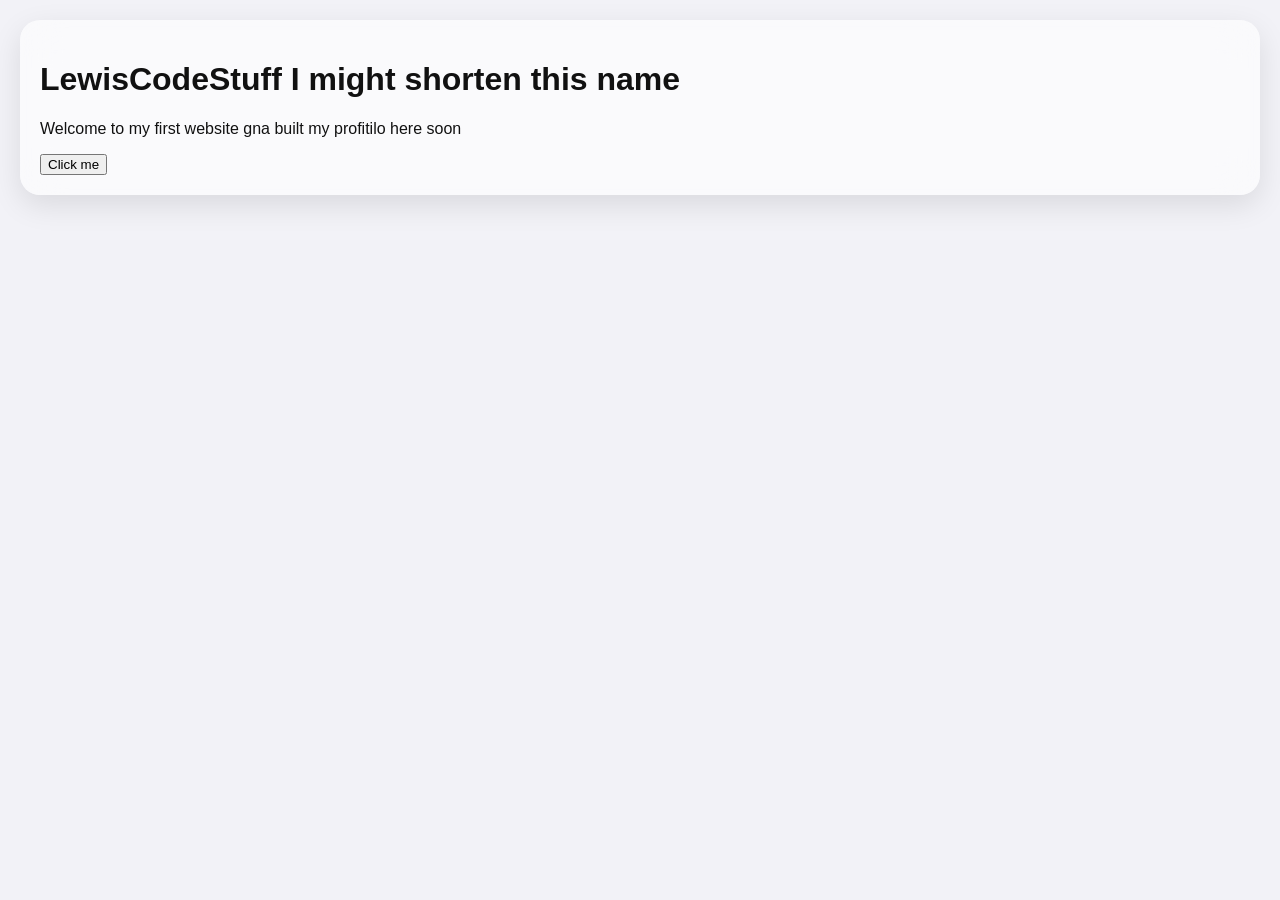
==== index.html @ 84d64c6a "Update index.html" ====
<!DOCTYPE html>
<html lang="en">
<head>
  <meta charset="UTF-8" />
  <meta name="viewport" content="width=device-width, initial-scale=1.0" />
  <title>My Website</title>
  <link rel="stylesheet" href="style.css" />
</head>
<body>

  <div class="card">
    <h1>LewisCodeStuff I might shorten this name</h1>
    <p>Welcome to my first website gna built my profitilo here soon </p>
    <button onclick="sayHi()">Click me</button>
  </div>
<script src="script.js"></script>
</body>
</html>
---- style.css ----
body {
  margin: 0;
  font-family: -apple-system, BlinkMacSystemFont, sans-serif;
  background: #f2f2f7;
  color: #111;
}

.card {
  background: rgba(255,255,255,0.6);
  backdrop-filter: blur(20px);
  border-radius: 20px;
  padding: 20px;
  margin: 20px;
  box-shadow: 0 10px 30px rgba(0,0,0,0.1);
}
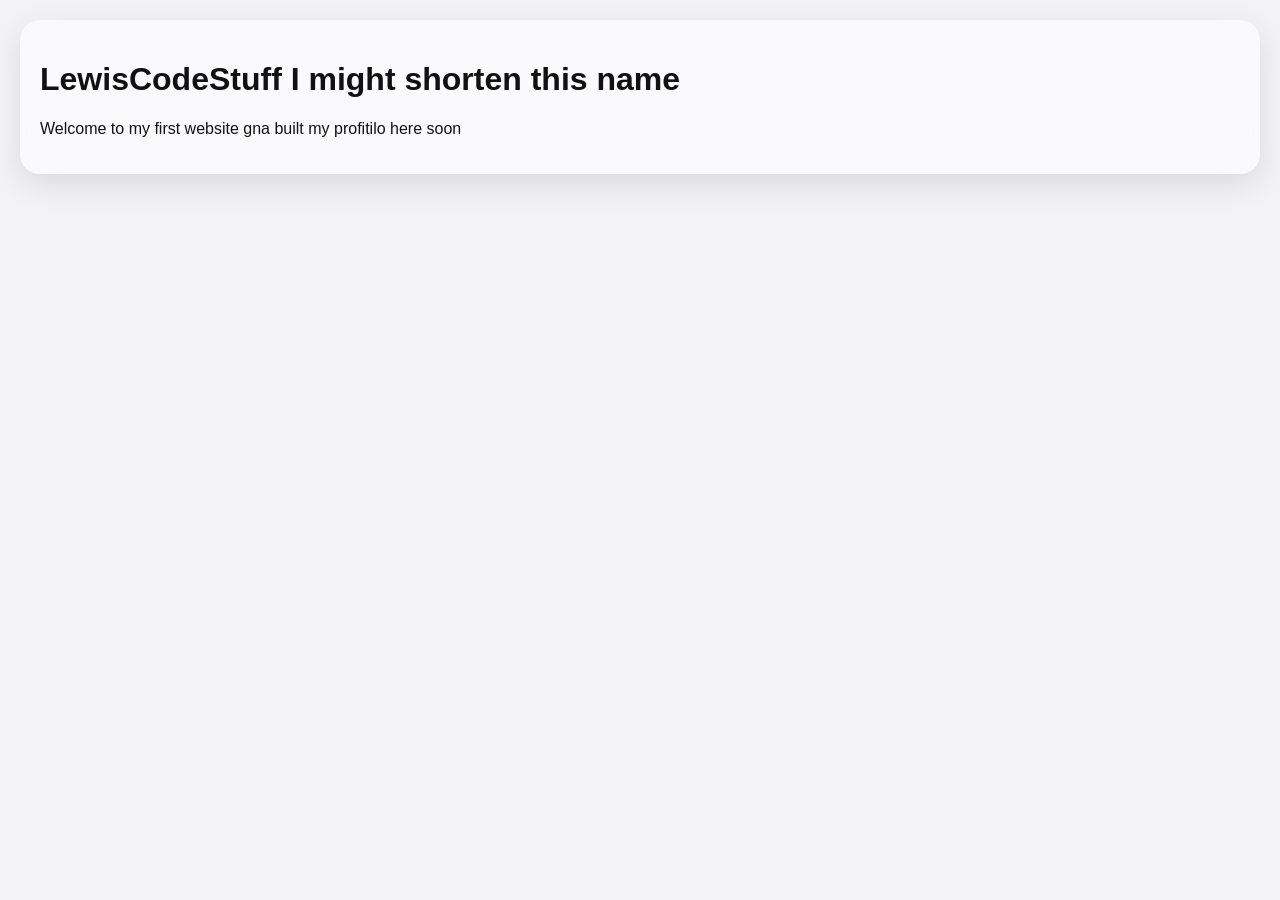
==== commit f9aa20f4: "Update index.html" ====
--- a/index.html
+++ b/index.html
@@ -11,7 +11,6 @@
   <div class="card">
     <h1>LewisCodeStuff I might shorten this name</h1>
     <p>Welcome to my first website gna built my profitilo here soon </p>
-    <button onclick="sayHi()">Click me</button>
   </div>
 <script src="script.js"></script>
 </body>
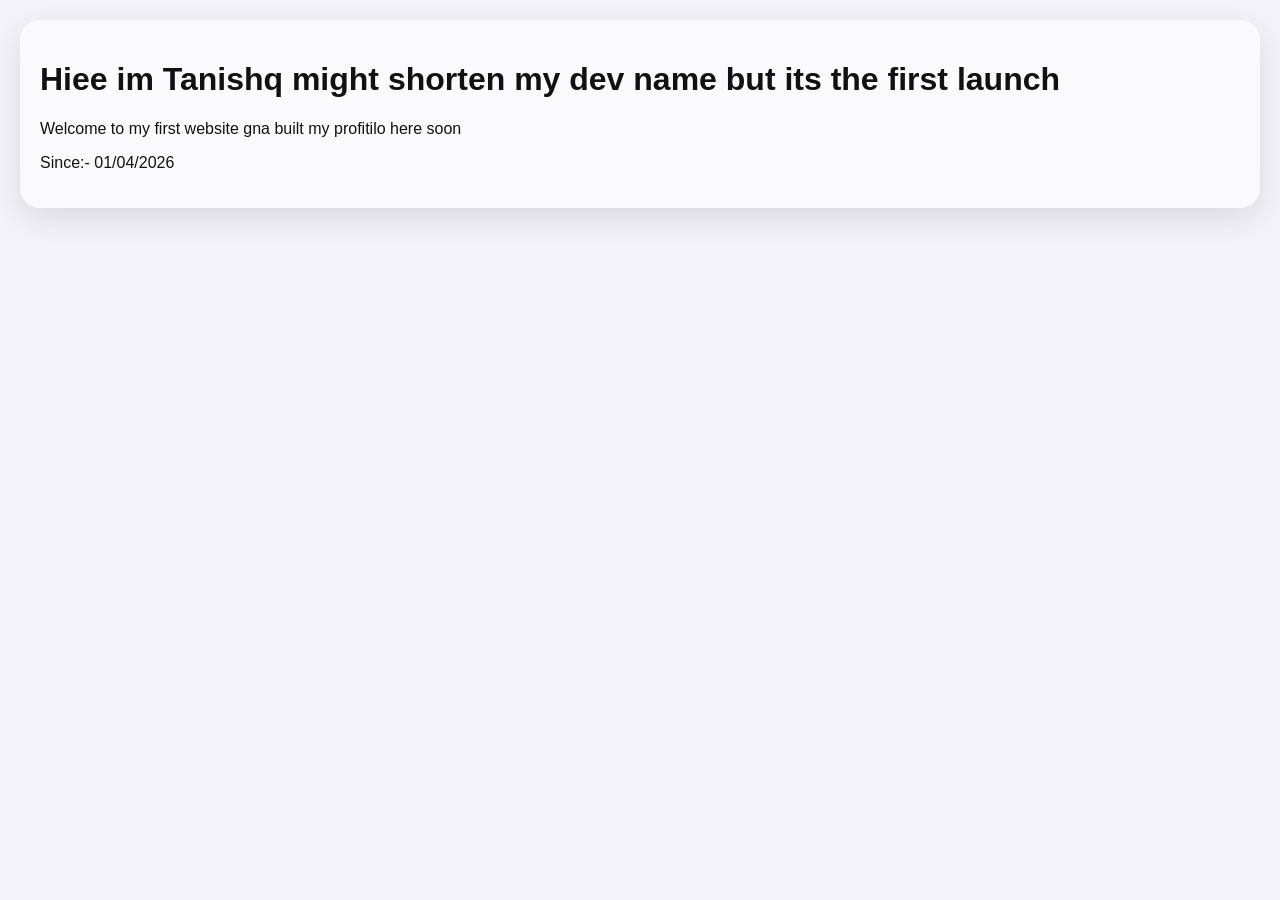
==== commit c8a80fed: "Update index.html" ====
--- a/index.html
+++ b/index.html
@@ -9,8 +9,9 @@
 <body>
 
   <div class="card">
-    <h1>LewisCodeStuff I might shorten this name</h1>
-    <p>Welcome to my first website gna built my profitilo here soon </p>
+    <h1>Hiee im Tanishq might shorten my dev name but its the first launch</h1>
+    <p>Welcome to my first website gna built my profitilo here soon</p>
+    <p>Since:- 01/04/2026</p>
   </div>
 <script src="script.js"></script>
 </body>
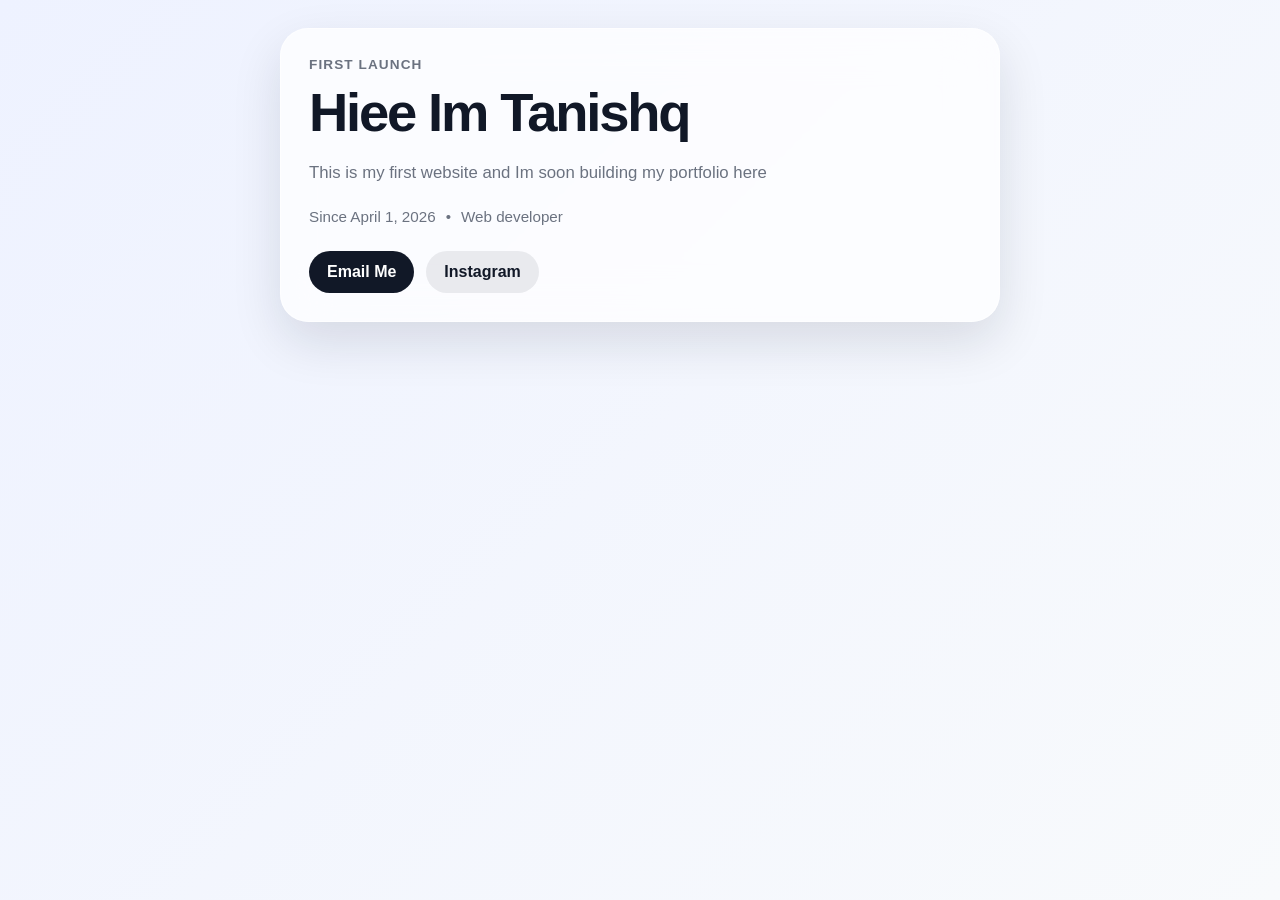
==== commit 002544d5: "Update index.html" ====
--- a/index.html
+++ b/index.html
@@ -3,16 +3,32 @@
 <head>
   <meta charset="UTF-8" />
   <meta name="viewport" content="width=device-width, initial-scale=1.0" />
-  <title>My Website</title>
+  <title>Tanishq's Portfolio</title>
   <link rel="stylesheet" href="style.css" />
 </head>
 <body>
-
-  <div class="card">
-    <h1>Hiee im Tanishq might shorten my dev name but its the first launch</h1>
-    <p>Welcome to my first website gna built my profitilo here soon</p>
-    <p>Since:- 01/04/2026</p>
-  </div>
-<script src="script.js"></script>
+  <main class="page">
+    <section class="card">
+      <p class="eyebrow">First Launch</p>
+      <h1>Hiee Im Tanishq</h1>
+      <p class="subtitle">
+        This is my first website and Im soon building my portfolio here
+      </p>
+      <div class="meta">
+        <span>Since April 1, 2026</span>
+        <span>•</span>
+        <span>Web developer</span>
+      </div>
+      <div class="actions">
+  <a href="mailto:lewiscodestuffs@gmail.com" class="btn primary">Email Me</a>
+  <a href="https://instagram.com/toastwsalmon" 
+   onclick="window.location.href='instagram://user?username=toastwsalmon'" 
+   class="btn secondary">
+   Instagram
+</a>
+</div>
+    </section>
+  </main>
+  <script src="script.js"></script>
 </body>
 </html>
--- a/style.css
+++ b/style.css
@@ -1,15 +1,126 @@
+:root {
+  --bg1: #eef2ff;
+  --bg2: #f8fafc;
+  --text: #111827;
+  --muted: #6b7280;
+  --card: rgba(255, 255, 255, 0.72);
+  --border: rgba(255, 255, 255, 0.6);
+  --shadow: 0 20px 50px rgba(15, 23, 42, 0.12);
+  --primary: #111827;
+  --primaryText: #ffffff;
+}
+
+* {
+  box-sizing: border-box;
+}
+
 body {
   margin: 0;
-  font-family: -apple-system, BlinkMacSystemFont, sans-serif;
-  background: #f2f2f7;
-  color: #111;
+  min-height: 100vh;
+  font-family: -apple-system, BlinkMacSystemFont, "Segoe UI", Roboto, sans-serif;
+  background: linear-gradient(135deg, var(--bg1), var(--bg2));
+  color: var(--text);
+}
+
+.page {
+  min-height: 100vh;
+  display: flex;
+  align-items: flex-start;
+  justify-content: center;
+  padding: 28px 16px;
 }
 
 .card {
-  background: rgba(255,255,255,0.6);
-  backdrop-filter: blur(20px);
-  border-radius: 20px;
-  padding: 20px;
-  margin: 20px;
-  box-shadow: 0 10px 30px rgba(0,0,0,0.1);
+  width: 100%;
+  max-width: 720px;
+  background: var(--card);
+  border: 1px solid var(--border);
+  backdrop-filter: blur(24px);
+  -webkit-backdrop-filter: blur(24px);
+  border-radius: 28px;
+  padding: 28px;
+  box-shadow: var(--shadow);
+  transition: transform 0.25s ease, box-shadow 0.25s ease;
 }
+
+.card:hover {
+  transform: translateY(-2px);
+  box-shadow: 0 24px 60px rgba(15, 23, 42, 0.16);
+}
+
+.eyebrow {
+  margin: 0 0 12px;
+  font-size: 0.85rem;
+  font-weight: 700;
+  letter-spacing: 0.08em;
+  text-transform: uppercase;
+  color: var(--muted);
+}
+
+h1 {
+  margin: 0;
+  font-size: clamp(2rem, 5vw, 3.4rem);
+  line-height: 1.05;
+  letter-spacing: -0.04em;
+}
+
+.subtitle {
+  margin: 18px 0 0;
+  font-size: 1.05rem;
+  line-height: 1.7;
+  color: var(--muted);
+  max-width: 50ch;
+}
+
+.meta {
+  margin-top: 20px;
+  display: flex;
+  flex-wrap: wrap;
+  gap: 10px;
+  color: var(--muted);
+  font-size: 0.95rem;
+}
+
+.actions {
+  margin-top: 26px;
+  display: flex;
+  gap: 12px;
+  flex-wrap: wrap;
+}
+
+.btn {
+  text-decoration: none;
+  padding: 12px 18px;
+  border-radius: 999px;
+  font-weight: 600;
+  transition: transform 0.2s ease, opacity 0.2s ease, background 0.2s ease;
+}
+
+.btn:hover {
+  transform: translateY(-1px);
+}
+
+.primary {
+  background: var(--primary);
+  color: var(--primaryText);
+}
+
+.secondary {
+  background: rgba(17, 24, 39, 0.08);
+  color: var(--text);
+}
+
+@media (max-width: 480px) {
+  .card {
+    padding: 22px;
+    border-radius: 22px;
+  }
+
+  .actions {
+    flex-direction: column;
+  }
+
+  .btn {
+    text-align: center;
+  }
+    }
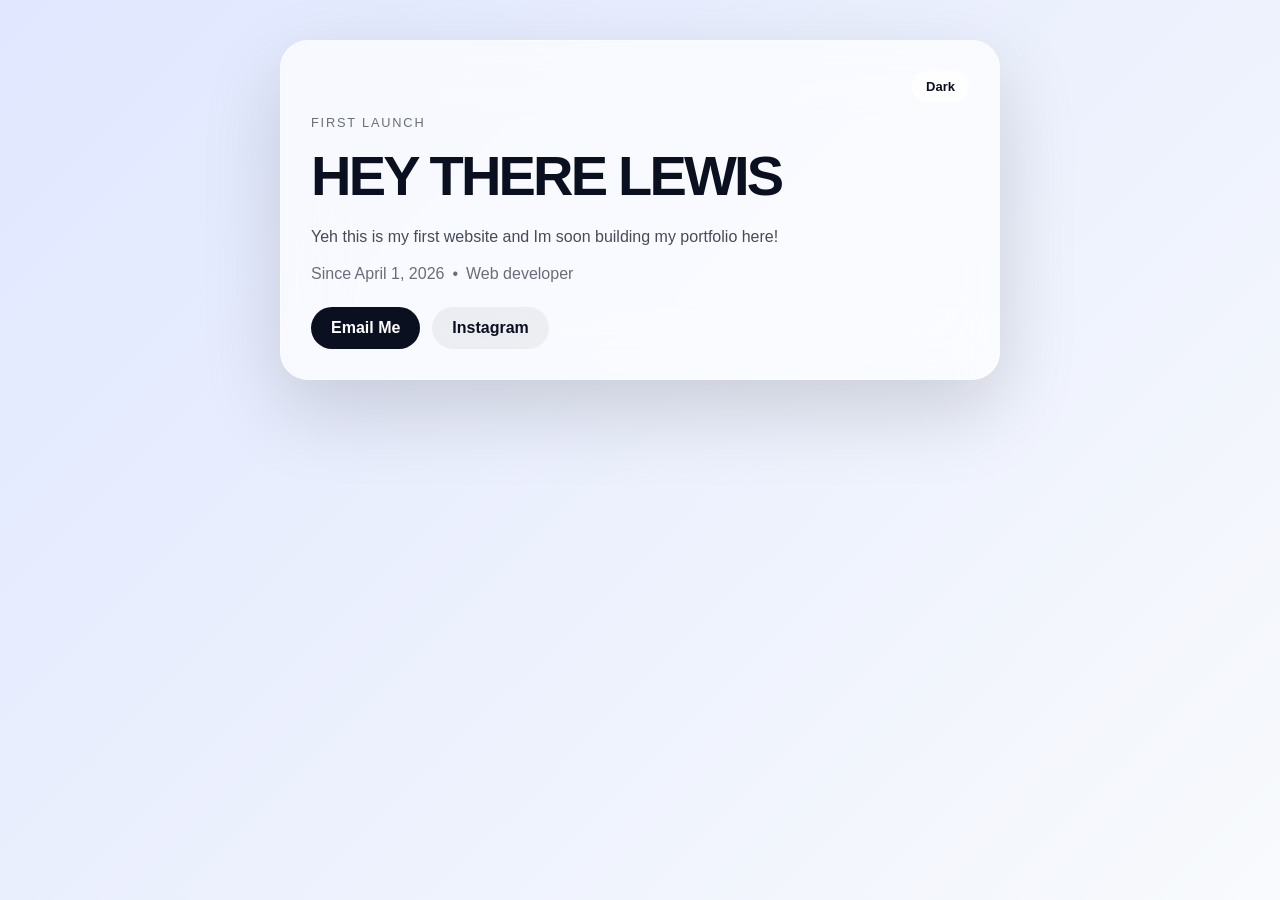
==== commit f745ac6c: "Update index.html" ====
--- a/index.html
+++ b/index.html
@@ -3,32 +3,35 @@
 <head>
   <meta charset="UTF-8" />
   <meta name="viewport" content="width=device-width, initial-scale=1.0" />
-  <title>Tanishq's Portfolio</title>
+  <title>Lewis's Portfolio</title>
   <link rel="stylesheet" href="style.css" />
 </head>
 <body>
   <main class="page">
-    <section class="card">
-      <p class="eyebrow">First Launch</p>
-      <h1>Hiee Im Tanishq</h1>
-      <p class="subtitle">
-        This is my first website and Im soon building my portfolio here
-      </p>
-      <div class="meta">
-        <span>Since April 1, 2026</span>
-        <span>•</span>
-        <span>Web developer</span>
-      </div>
-      <div class="actions">
-  <a href="mailto:lewiscodestuffs@gmail.com" class="btn primary">Email Me</a>
-  <a href="https://instagram.com/toastwsalmon" 
-   onclick="window.location.href='instagram://user?username=toastwsalmon'" 
-   class="btn secondary">
-   Instagram
-</a>
-</div>
-    </section>
+<section class="card">
+  <div class="card-top">
+    <button id="themeToggle" class="theme-toggle">Dark</button>
+  </div>
+  <p class="eyebrow">First Launch</p>
+  <h1>HEY THERE LEWIS</h1>
+  <p class="subtitle">
+    Yeh this is my first website and Im soon building my portfolio here!
+  </p>
+  <div class="meta">
+    <span>Since April 1, 2026</span>
+    <span>•</span>
+    <span>Web developer</span>
+  </div>
+  <div class="actions">
+    <a href="mailto:lewiscodestuffs@gmail.com" class="btn primary">Email Me</a>
+    <a href="https://instagram.com/lewiscodestuffs"
+       onclick="window.location.href='instagram://user?username=lewiscodestuffs'"
+       class="btn secondary">
+       Instagram
+    </a>
+  </div>
+</section>
   </main>
-  <script src="script.js"></script>
+  <script src="main.js"></script>
 </body>
 </html>
--- a/style.css
+++ b/style.css
@@ -1,126 +1,134 @@
 :root {
-  --bg1: #eef2ff;
-  --bg2: #f8fafc;
-  --text: #111827;
-  --muted: #6b7280;
-  --card: rgba(255, 255, 255, 0.72);
-  --border: rgba(255, 255, 255, 0.6);
-  --shadow: 0 20px 50px rgba(15, 23, 42, 0.12);
-  --primary: #111827;
-  --primaryText: #ffffff;
+  --bg: linear-gradient(135deg, #e0e7ff, #f8fafc);
+  --text: #0b1020;
+  --card: rgba(255,255,255,0.7);
+  --border: rgba(255,255,255,0.5);
+
+  --btn-primary-bg: #0b1020;
+  --btn-primary-text: #ffffff;
+
+  --btn-secondary-bg: rgba(0,0,0,0.05);
 }
-
+.dark {
+  --bg: linear-gradient(135deg, #0b1020, #111827);
+  --text: #f9fafb;
+  --card: rgba(20,20,30,0.6);
+  --border: rgba(255,255,255,0.08);
+  --btn-primary-bg: #f9fafb;
+  --btn-primary-text: #0b1020;
+  --btn-secondary-bg: rgba(255,255,255,0.08);
+}
 * {
   box-sizing: border-box;
 }
-
 body {
   margin: 0;
+  font-family: -apple-system, BlinkMacSystemFont, "SF Pro Display", sans-serif;
+  background: var(--bg);
+  color: var(--text);
   min-height: 100vh;
-  font-family: -apple-system, BlinkMacSystemFont, "Segoe UI", Roboto, sans-serif;
-  background: linear-gradient(135deg, var(--bg1), var(--bg2));
-  color: var(--text);
+  transition: 0.4s ease;
 }
-
 .page {
-  min-height: 100vh;
   display: flex;
-  align-items: flex-start;
   justify-content: center;
-  padding: 28px 16px;
+  padding: 40px 16px;
 }
-
 .card {
   width: 100%;
   max-width: 720px;
+  padding: 30px;
+  border-radius: 28px;
   background: var(--card);
+  backdrop-filter: blur(30px);
   border: 1px solid var(--border);
-  backdrop-filter: blur(24px);
-  -webkit-backdrop-filter: blur(24px);
-  border-radius: 28px;
-  padding: 28px;
-  box-shadow: var(--shadow);
-  transition: transform 0.25s ease, box-shadow 0.25s ease;
+  box-shadow: 0 30px 80px rgba(0,0,0,0.15);
+  animation: fade 0.8s ease;
 }
+.card-top {
+  display: flex;
+  justify-content: flex-end;
+  margin-bottom: 12px;
+}
+.theme-toggle {
+  border: none;
+  padding: 8px 14px;
+  border-radius: 999px;
+  font-size: 13px;
+  font-weight: 600;
+  background: rgba(255,255,255,0.6);
+  backdrop-filter: blur(20px);
 
-.card:hover {
-  transform: translateY(-2px);
-  box-shadow: 0 24px 60px rgba(15, 23, 42, 0.16);
+  color: var(--text);
+  cursor: pointer;
+  transition: 0.25s ease;
 }
-
+.dark .theme-toggle {
+  background: rgba(255,255,255,0.08);
+  color: #fff;
+}
 .eyebrow {
-  margin: 0 0 12px;
-  font-size: 0.85rem;
-  font-weight: 700;
-  letter-spacing: 0.08em;
+  font-size: 0.8rem;
+  letter-spacing: 0.14em;
   text-transform: uppercase;
-  color: var(--muted);
+  opacity: 0.6;
 }
-
 h1 {
-  margin: 0;
-  font-size: clamp(2rem, 5vw, 3.4rem);
-  line-height: 1.05;
-  letter-spacing: -0.04em;
+  font-size: clamp(2rem, 6vw, 3.5rem);
+  margin: 10px 0;
+  letter-spacing: -0.05em;
 }
-
 .subtitle {
-  margin: 18px 0 0;
-  font-size: 1.05rem;
-  line-height: 1.7;
-  color: var(--muted);
-  max-width: 50ch;
+  opacity: 0.75;
+  line-height: 1.6;
 }
-
 .meta {
-  margin-top: 20px;
+  margin-top: 16px;
+  opacity: 0.6;
   display: flex;
-  flex-wrap: wrap;
-  gap: 10px;
-  color: var(--muted);
-  font-size: 0.95rem;
+  gap: 8px;
 }
-
 .actions {
-  margin-top: 26px;
+  margin-top: 24px;
   display: flex;
   gap: 12px;
   flex-wrap: wrap;
 }
-
 .btn {
+  padding: 12px 20px;
+  border-radius: 999px;
   text-decoration: none;
-  padding: 12px 18px;
-  border-radius: 999px;
   font-weight: 600;
-  transition: transform 0.2s ease, opacity 0.2s ease, background 0.2s ease;
+  cursor: pointer;
+  transition: 0.25s ease;
 }
-
-.btn:hover {
-  transform: translateY(-1px);
+.primary {
+  background: var(--btn-primary-bg);
+  color: var(--btn-primary-text);
 }
-
-.primary {
-  background: var(--primary);
-  color: var(--primaryText);
-}
-
 .secondary {
-  background: rgba(17, 24, 39, 0.08);
+  background: var(--btn-secondary-bg);
   color: var(--text);
 }
-
+.btn:hover {
+  transform: translateY(-2px);
+}
+@keyframes fade {
+  from {
+    opacity: 0;
+    transform: translateY(20px);
+  }
+  to {
+    opacity: 1;
+    transform: none;
+  }
+}
 @media (max-width: 480px) {
-  .card {
-    padding: 22px;
-    border-radius: 22px;
-  }
-
   .actions {
     flex-direction: column;
   }
-
-  .btn {
+.btn {
+    width: 100%;
     text-align: center;
   }
-    }
+}
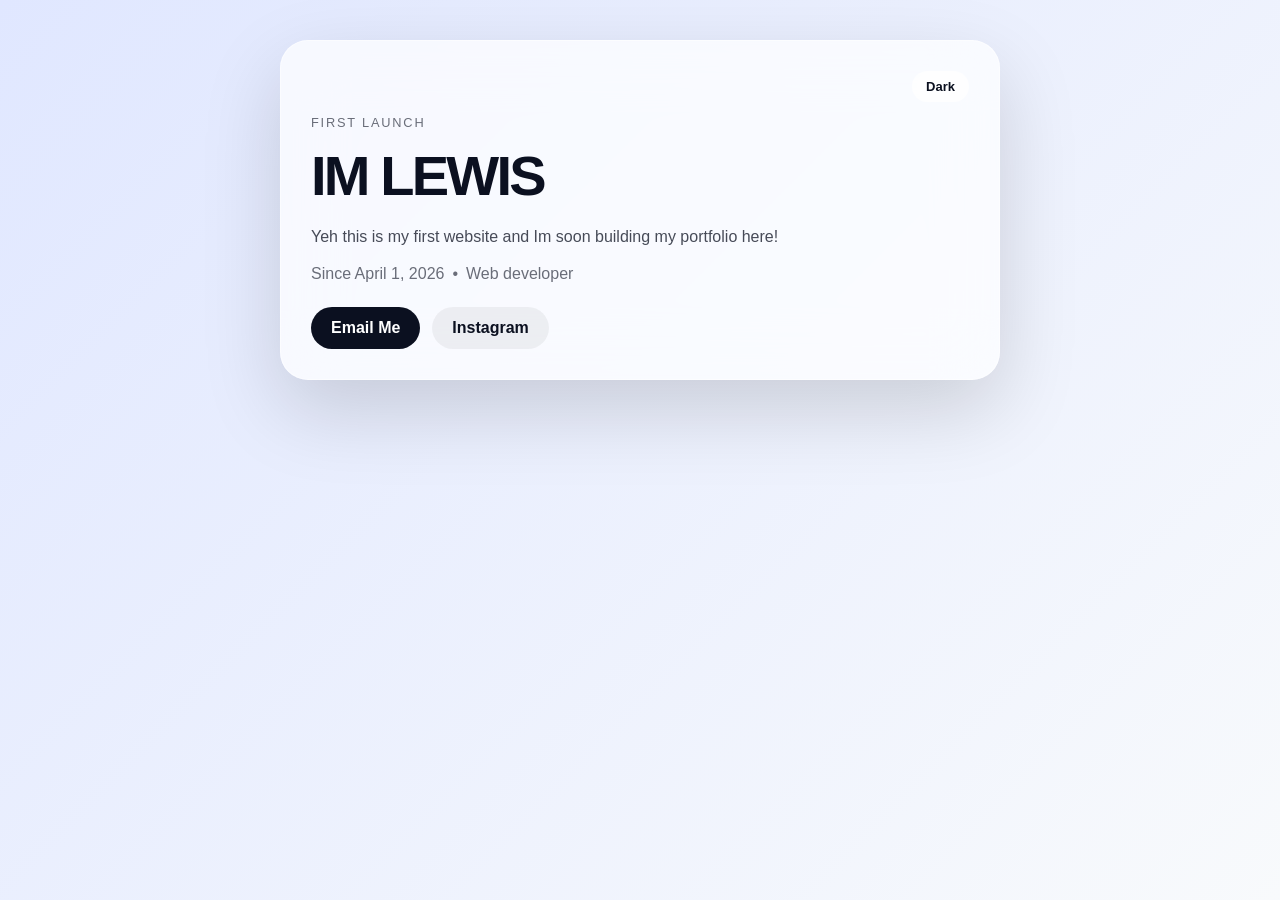
==== commit c70c3d28: "Update index.html" ====
--- a/index.html
+++ b/index.html
@@ -13,7 +13,7 @@
     <button id="themeToggle" class="theme-toggle">Dark</button>
   </div>
   <p class="eyebrow">First Launch</p>
-  <h1>HEY THERE LEWIS</h1>
+  <h1>IM LEWIS</h1>
   <p class="subtitle">
     Yeh this is my first website and Im soon building my portfolio here!
   </p>
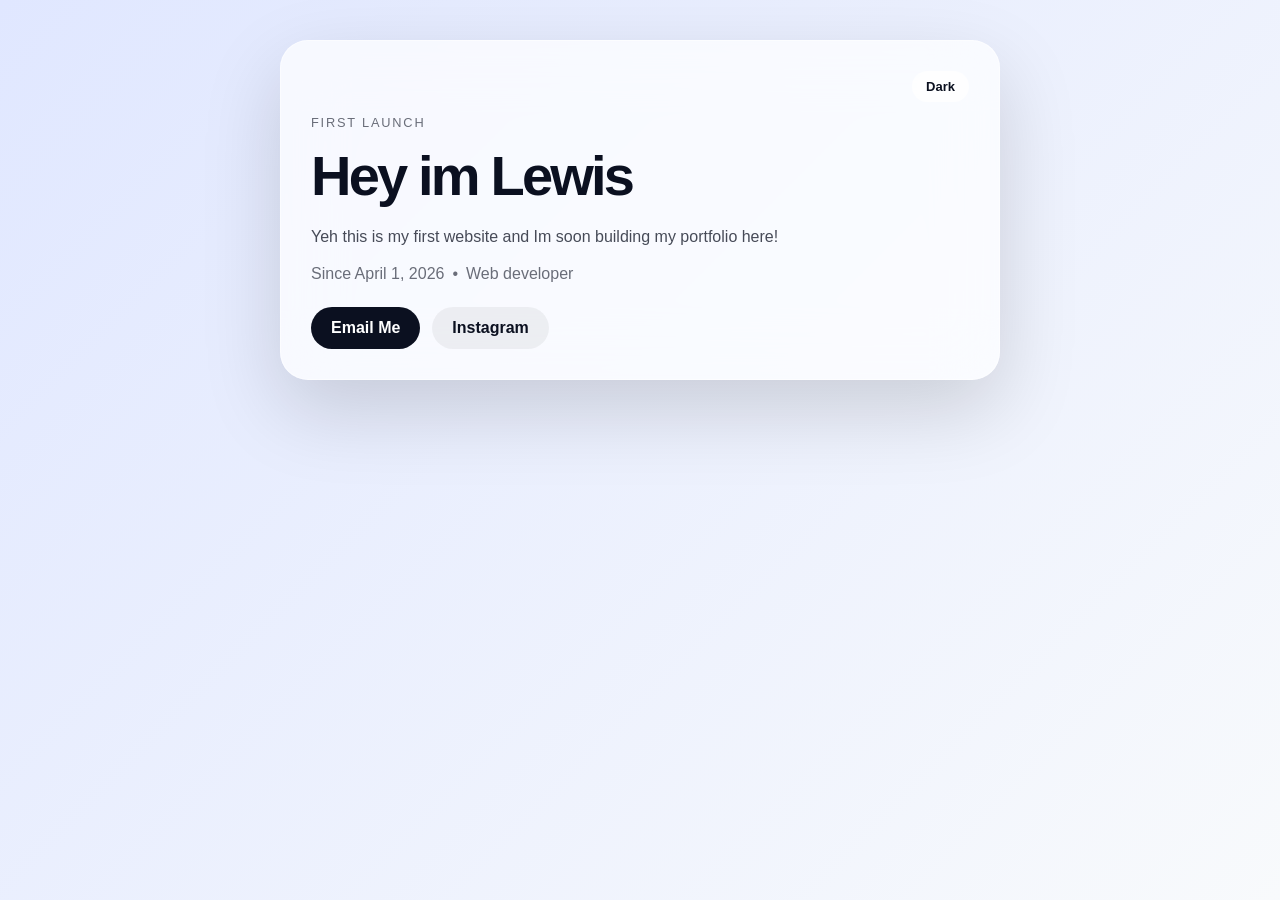
==== commit 2a7d8c18: "Update index.html" ====
--- a/index.html
+++ b/index.html
@@ -13,7 +13,7 @@
     <button id="themeToggle" class="theme-toggle">Dark</button>
   </div>
   <p class="eyebrow">First Launch</p>
-  <h1>IM LEWIS</h1>
+  <h1>Hey im Lewis</h1>
   <p class="subtitle">
     Yeh this is my first website and Im soon building my portfolio here!
   </p>
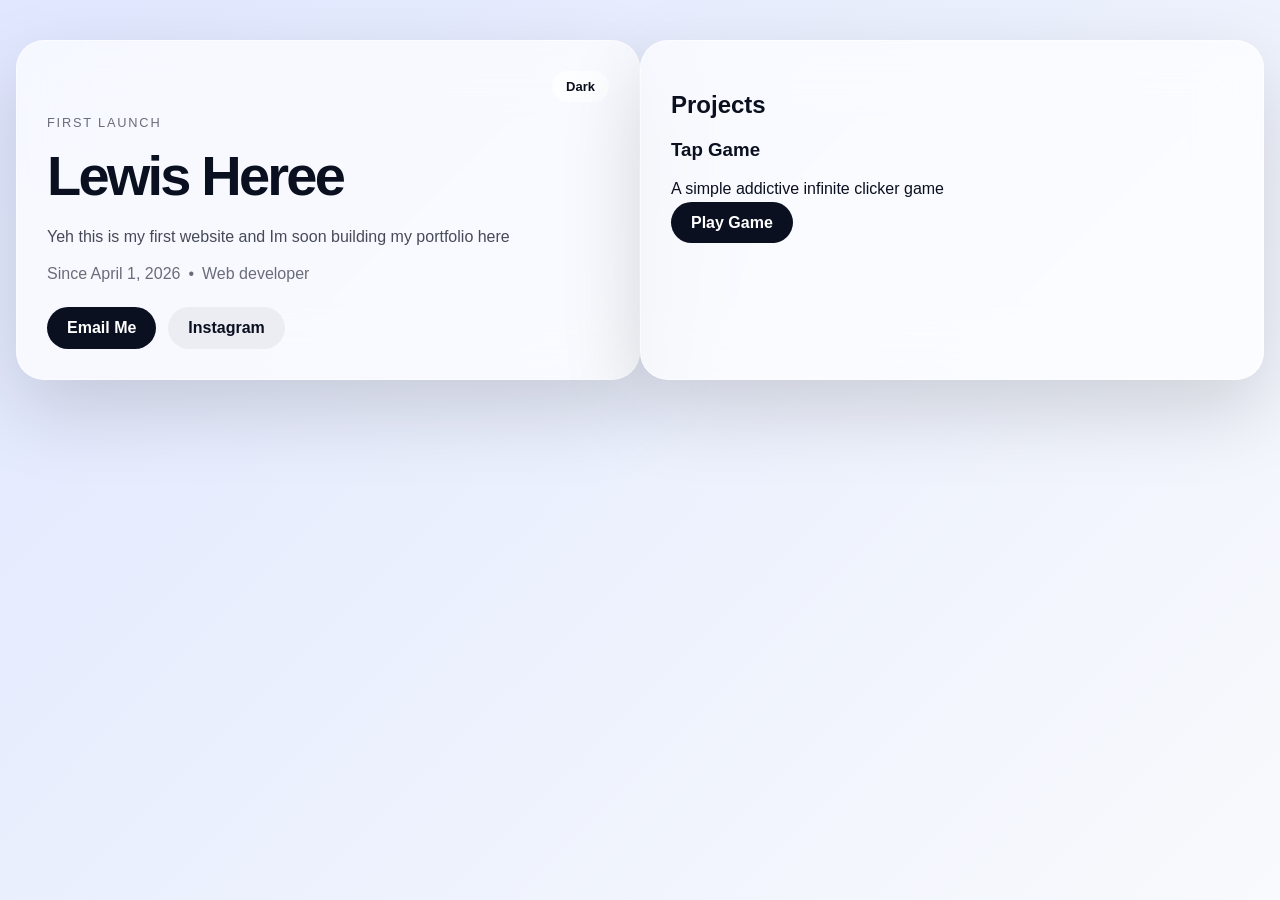
==== commit 4ed99160: "Update index.html" ====
--- a/index.html
+++ b/index.html
@@ -13,9 +13,9 @@
     <button id="themeToggle" class="theme-toggle">Dark</button>
   </div>
   <p class="eyebrow">First Launch</p>
-  <h1>Hey im Lewis</h1>
+  <h1>Lewis Heree</h1>
   <p class="subtitle">
-    Yeh this is my first website and Im soon building my portfolio here!
+    Yeh this is my first website and Im soon building my portfolio here
   </p>
   <div class="meta">
     <span>Since April 1, 2026</span>
@@ -31,6 +31,14 @@
     </a>
   </div>
 </section>
+<section class="card">
+  <h2>Projects</h2>
+  <div class="project">
+    <h3>Tap Game</h3>
+    <p>A simple addictive infinite clicker game</p>
+    <a href="game.html" class="btn primary">Play Game</a>
+  </div>
+</section>
   </main>
   <script src="main.js"></script>
 </body>
